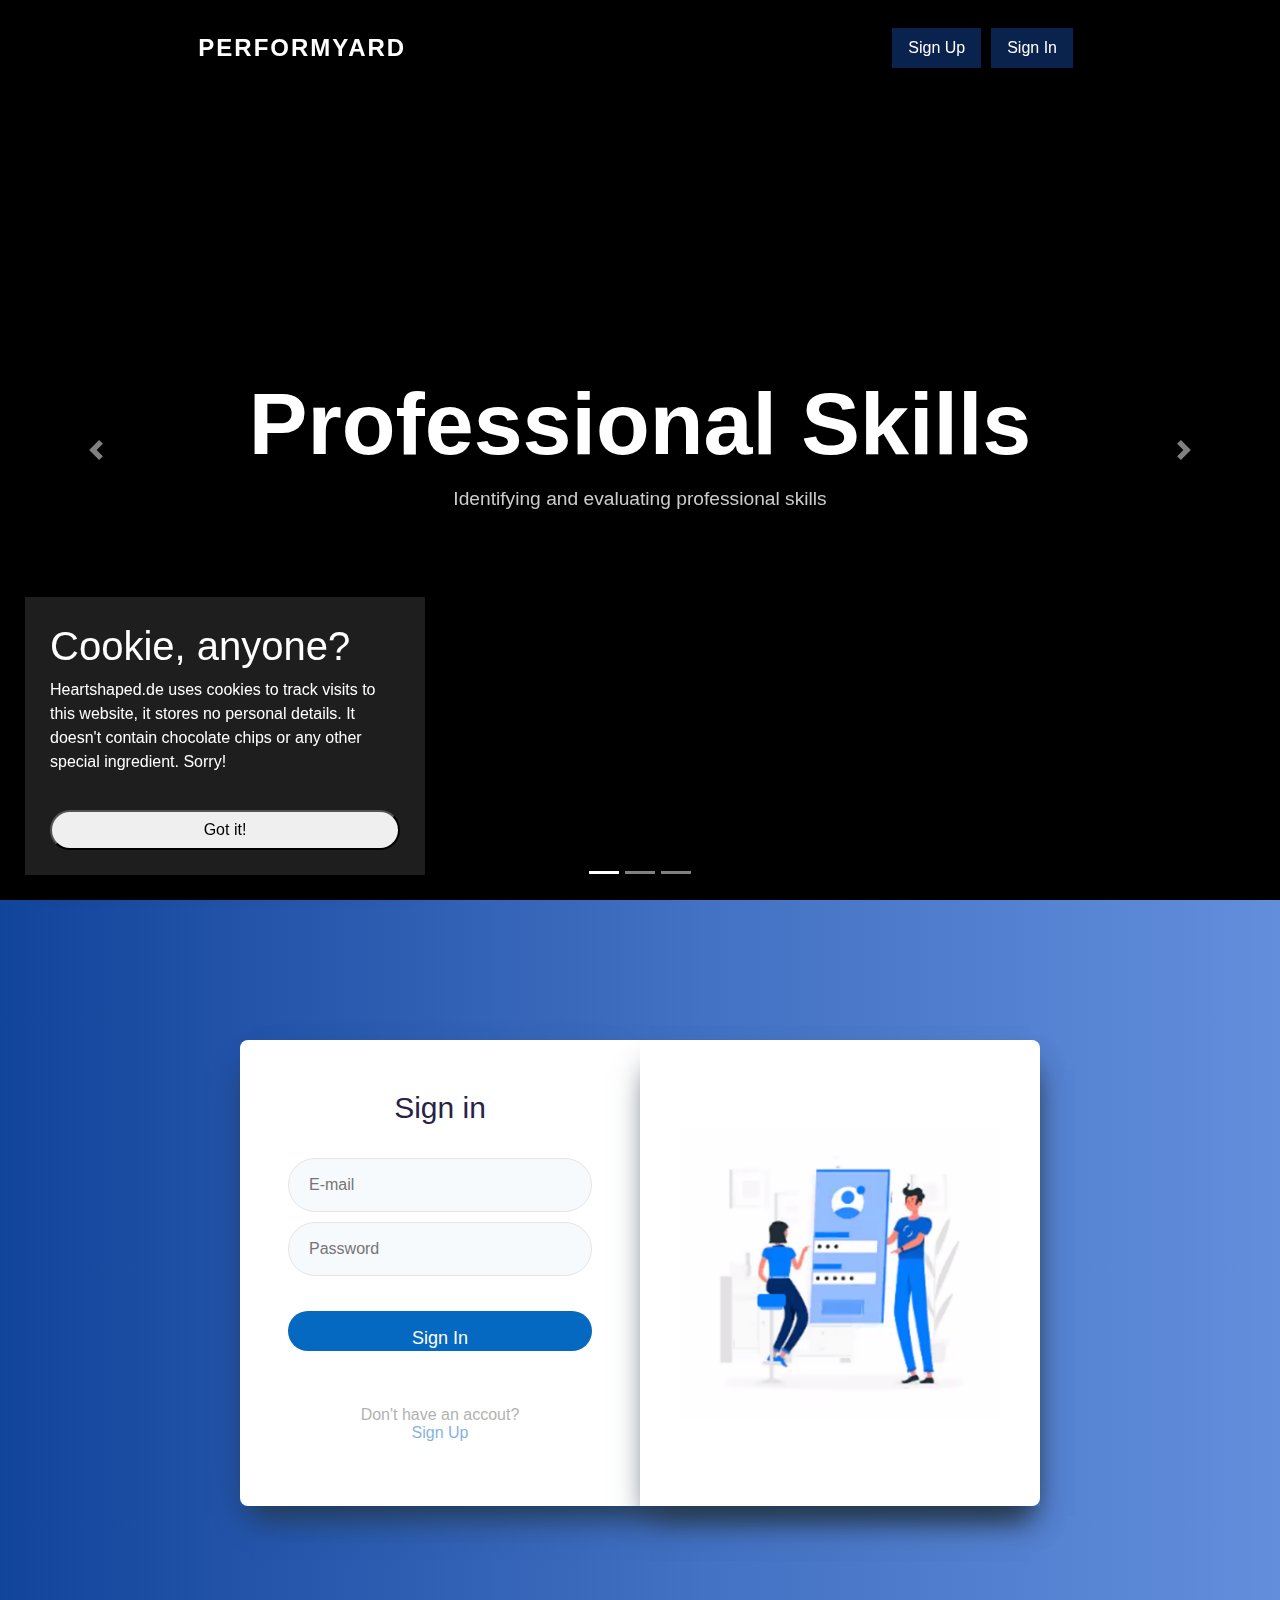
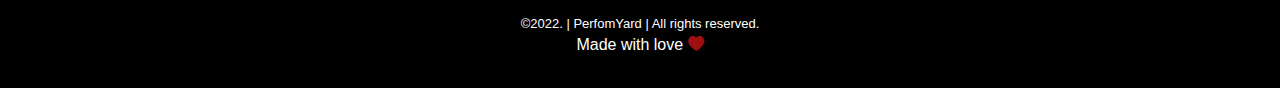
==== Source Code/index.html @ 456a721a "Evaluation_project" ====
<!DOCTYPE html>
<html>

<head>
	<meta charset="utf-8" />
	<title>Landing page</title>
	<!-- bootstrap cdn -->
	<link rel="stylesheet" type="text/css"
		href="https://stackpath.bootstrapcdn.com/bootstrap/4.4.1/css/bootstrap.min.css" />
	<!-- bootstrap icons cdn -->
	<link rel="stylesheet" href="https://cdn.jsdelivr.net/npm/bootstrap-icons@1.9.1/font/bootstrap-icons.css">
	<!-- style.css -->
	<link rel="stylesheet" type="text/css" href="style.css" />
	<script type="text/javascript" src="https://code.jquery.com/jquery-3.4.1.js"></script>
	<style>
		html {
			width: 100%;
			min-height: 100%;
		}

		body {
			background-color: rgb(240, 240, 240);
			display: relative;
			min-height: 100vh;
		}

		.cookie {
			width: 400px;
			padding: 25px;
			background-color: rgb(30, 30, 30);
			color: white;
			position: fixed;
			bottom: 25px;
			left: 25px;
			box-shadow: 0 10px 30px -10px rgba(0, 0, 0, 0.3);
			z-index: 999;
		}

		button {
			width: 100%;
			height: 40px;
			margin-top: 20px;
		}
	</style>
</head>

<body>
	<!-- nav bar / bootstrap -->
	<div class="navbar-landpage">
		<div class="row">
			<div class="col-md-12 navbar">
				<!-- to abdullah :link landing page here -->
				<a href="index.html" class="logo navbar-brand text-white offset-md-2">PerformYard</a>
				<ul class="nav">
					<!-- to abdullah : link here doaa page  -->
					<li class="nav-item active"><a href="sign_up.html" class="nav-link">Sign Up</a></li>
					<!-- to abdullah: link here my  sign in section ONLY ,hint: use " # "then the id of the form -->
					<li class="nav-item active"><a href="#LogIn" class="nav-link">Sign In</a></li>

				</ul>
			</div>
		</div>
		<!-- slider banner / bootstrap	 -->

		<div class="cookie">
			<h1>Cookie, anyone?</h1>
			<p>Heartshaped.de uses cookies to track visits to this website, it stores no personal details. It doesn't
				contain chocolate chips or any other special ingredient. Sorry!</p>
			<button onclick="setCookie()">Got it!</button>
		</div>

		<div id="carouselExampleIndicators" class="carousel slide" data-ride="carousel">
			<ol class="carousel-indicators">
				<li data-target="#carouselExampleIndicators" data-slide-to="0" class="active"></li>
				<li data-target="#carouselExampleIndicators" data-slide-to="1"></li>
				<li data-target="#carouselExampleIndicators" data-slide-to="2"></li>
			</ol>
			<div class="carousel-inner">
				<div class="carousel-item active">
					<div class="info">
						<h1>Professional Skills</h1>
						<p>Identifying and evaluating professional skills </p>
					</div>
				</div>
				<div class="carousel-item">
					<div class="info">
						<h1>Technical Skills</h1>
						<p>Evaluate technical competence and knowledge of employee work</p>
					</div>
				</div>
				<div class="carousel-item">
					<div class="info">
						<h1>Personal Skills</h1>
						<p> Evaluate personal qualities or characteristics</p>
					</div>
				</div>
			</div>
			<a class="carousel-control-prev" href="#carouselExampleIndicators" role="button" data-slide="prev">
				<span class="carousel-control-prev-icon" aria-hidden="true"></span>
				<span class="sr-only">Previous</span>
			</a>
			<a class="carousel-control-next" href="#carouselExampleIndicators" role="button" data-slide="next">
				<span class="carousel-control-next-icon" aria-hidden="true"></span>
				<span class="sr-only">Next</span>
			</a>
		</div>
	</div>

	<!-- form -->
	<div class="login-form" id="LogIn">

		<div class="login-container">
			<div class="main">
				<div class="content">
					<h2>Sign in</h2>

					<form onsubmit="return loginUser()" action="Evaluation Page.html">
						<input type="email" id="email" name="email" placeholder="E-mail">
						<input type="password" id="password" name="password" placeholder="Password">

						<button class="btn" name="submit" type="submit">Sign In</button>
					</form>
					<!-- to abdullah : link here doaa page  -->
					<p class="account"> Don't have an accout?<br><a href="sign_up.html">Sign Up</a></p>

				</div>
				<div class="form-img">
					<img src="../Documentation/img/sin.png" alt="">
				</div>
			</div>
		</div>
	</div>
	<!-- footer -->
	<footer>
		<div class="footer-copyright">
			<div class="footer-copyright-wrapper">
				<p class="footer-copyright-text">
					<!-- to abdullah : link here the full landing page  -->
					<a class="footer-copyright-link" href="index.html"> ©2022. | PerfomYard | All rights reserved.</a>
				<p>Made with love <i class="bi bi-heart-fill red"></i> <br>


				</p>
			</div>
		</div>
	</footer>


	<!-- bootstrap javascript cdn -->
	<script type="text/javascript"
		src="https://stackpath.bootstrapcdn.com/bootstrap/4.4.1/js/bootstrap.min.js"></script>
	<!-- log in storage -->
	<script>
		function loginUser() {
			let key = false;
			let uIndex = null;
			let formData = JSON.parse(localStorage.getItem('formData')) || [];

			formData.forEach((element, arrayIndex) => {
				if (element.mail == email.value) {
					key = true;
					uIndex = arrayIndex;
				}
			});

			if (key && formData[uIndex].pass == password.value) {


				sessionStorage.mail = formData[uIndex].mail;
				sessionStorage.pass = formData[uIndex].pass;
				sessionStorage.name = formData[uIndex].name;

				console.log("logged in successfuly ");

			} else if (key && formData[uIndex].pass !== password.value) {

				alert("Wrong password Please try again");
				return false;

			} else if (!key) {

				alert("Account not found Sign up please");
				return false;

			} else {
				console.log("hey!");
			}

		}
	</script>
	<script>
		function setCookie() {
			console.log('set browser cookie');
			document.querySelector('.cookie').style.display = 'none';
		}
	</script>
</body>

</html>
---- Source Code/style.css ----
*{
	margin: 0;
	padding: 0;
	box-sizing: border-box;
	font-family: 'Poppins',sans-serif;
}
/* nav bar */
.navbar{
position: absolute;
	top: 0;
	padding:25px 0;
  z-index: 9999;
}
.navbar .logo{
	font-size: 1.5em;
	text-transform: uppercase;
	font-weight: 750;
	letter-spacing: 2px;
}
.navbar ul.nav{
	margin-right: 15%;
}
.navbar ul.nav li.active,
.navbar ul.nav li:hover{
	background:rgba(17,68,155,0.5);
	color: white;
  margin-left: 10px;
  

}
.navbar ul.nav li a{
	color: #fff;
	font-size: 1em;
	font-weight: 500;
}
.navbar ul.nav li.active a,
.navbar ul.nav li:hover a{
	color: white;
  
}


/*slider*/
#carouselExampleIndicators{
	position: relative;
	height: 100vh;
	width: 100%;
}
#carouselExampleIndicators .carousel-inner{
	position: relative;
	height: 100%;
	width: 100%;
	background: #000;
}
#carouselExampleIndicators .carousel-inner:before{
	position: absolute;
	content: '';
	background: rgba(0, 0, 0, 0.45);
	top: 0;
	left: 0;
	height: 100%;
	width: 100%;
	z-index: 1;
}
#carouselExampleIndicators .carousel-inner .carousel-item{
	position: relative;
	height: 100%;
	width:100%;
	background: url('../Documentation/img/professianal.jpg');
	background-size: 100% 100%;
	background-position: center;
	background-attachment: cover;
}
#carouselExampleIndicators .carousel-inner .carousel-item:nth-child(2){
	background: url('../Documentation/img/technicall.jpg');
	background-size: 100% 100%;
	background-position: center;
	background-attachment: fixed;
}
#carouselExampleIndicators .carousel-inner .carousel-item:nth-child(3){
	background: url('../Documentation/img/personal1.jpg');
	background-size: 100% 100%;
	background-position: center;
	background-attachment: fixed;
}

#carouselExampleIndicators .carousel-inner .carousel-item .info{
	position: absolute;
	top: 50%;
	transform: translateY(-50%);
	height: auto;
	width: 100%;
	z-index: 1;
	text-align: center;
}
#carouselExampleIndicators .carousel-inner .carousel-item h1{
	height: auto;
	color: #fff;
	width: 100%;
	z-index: 1;
	text-align: center;
	font-size: 5.5em;
	font-weight: 750;
}
#carouselExampleIndicators .carousel-inner .carousel-item p{
	height: auto;
	color: #ccc;
	width: 100%;
	z-index: 1;
	text-align: center;
	font-size: 1.2em;
	font-weight: 500;
}

.login-form .logo {
  width: 50%;
  display: block;
}
.login-form {
  position: relative;
  
  background: rgb(17,68,155);
background: linear-gradient(90deg, rgba(17,68,155,1) 0%, rgba(67,113,195,1) 55%, rgba(98,142,220,1) 100%);
  padding: 40px;
  justify-content: center;
  display: grid;
  grid-template-rows: 1fr auto 1fr;
  align-items: center;
  height: 700px;

}
.login-container {
  max-width: 800px;
  margin: 0 auto;
  margin-top: 70px;
  
}

.login-form img {
  text-align: center;
  margin-left: auto;
  margin-right: auto;
  width: 100%;
}
.login-form h2 {
  font-size: 30px;
  line-height: 40px;
  margin-bottom: 5px;
  font-weight: 500px;
  color: #272346;
  text-align: center;
}

.login-form .main {
  position: relative;
  display: flex;
  margin: 30px 0;
  box-shadow: rgb(38 57 77) 0px 20px 30px -10px;
}
.login-form .content {
  flex-basis: 50%;
  padding: 3em 3em;
  background: #fff;
  box-shadow: 2px 9px 49px -17px rgba(0, 0, 0, 0.1);
  border-top-left-radius: 8px;
  border-bottom-left-radius: 8px;
}
.form-img {
  flex-basis: 50%;
  background: #ffffff;
  background-size: cover;
  padding: 40px;
  border-top-right-radius: 8px;
  border-bottom-right-radius: 8px;
  align-items: center;
  display: grid;
  box-shadow: rgb(38 57 77) 0px 20px 30px -10px;
}
.form-img img {
  max-width: 100%;
}

.account {
  color: #666;
  font-size: 16px;
  line-height: 18px;
  opacity: 0.5;
  text-align: center;
}
.btn,
button,
input {
  border-radius: 35px;
}

.btn:hover,
button:hover {
  transition: 0.5s ease;
}

a {
  text-decoration: none;
}

.login-form form {
  margin: 30px 0;
}

.login-form input {
  outline: none;
  margin-bottom: 10px;
  font-stretch: 19px;
  color: #999;
  text-align: left;
  padding: 14px 20px;
  width: 100%;
  display: inline-block;
  box-sizing: border-box;
  border: 1px solid #e5e5e5;
  background: #f7fafc;
  transition: 0.3s ease;
}

.login-form input:focus {
  background: transparent;
  border: 1px solid #0568c1;
}
button.btn {
  margin: 25px 0;
}
.login-form button {
  font-size: 18px;
  color: #fff;
  width: 100%;
  background: #0568c1;
  border: none;
  padding: 14px 15px;
  font-weight: 500;
  transition: 0.3s ease;
}

.login-form button:hover {
  background: #272346;

  color: #fff;
}

p.acount,
p.account a {
  text-align: center;
  padding: 20px;
  padding-bottom: 0;
  font-size: 16px;
  color: rgb(215, 212, 212);
}
p.account a {
  color: #0568c1;
}

p.account a:hover {
  text-decoration: underline;
}
/* footer */
.footer-copyright {
  background-color: black;
  color: #fff;
  padding: 15px 30px;
text-align: center;
}

.footer-copyright-wrapper {
  margin-left: auto;
  margin-right: auto;
  max-width: 1200px;
}

.footer-copyright-text {
color: #fff;
  font-size: 13px;
  font-weight: 400;
  line-height: 18px;
  margin-bottom: 0;
  margin-top: 0;
}

.footer-copyright-link {
  color: #fff;
  text-decoration: none;
}
.red {
  color: rgb(158, 16, 16);
}

/**Responsive sign in */

@media (max-width: 746px) {
  .login-form .content {
        flex-basis: 60%;
        padding: 4em 4em;
        background: #fff;
        box-shadow: 2px 9px 49px -17px rgb(0 0 0 / 10%);
        border-top-left-radius: 8px;
        border-bottom-left-radius: 8px;
  }
  .login-form .main {
        flex-direction: column;
  }
  .login-form .main {
        position: relative;
        display: flex;
        margin: 48px -38px;
        box-shadow: rgb(38 57 77) 0px 20px 30px -10px;
  }
  .login-form form {
        margin-top: 30px;
        margin-bottom: 10px;
  }
  .form-img {
        border-radius: 0;
        border-bottom-left-radius: 8px;
        border-bottom-right-radius: 8px;
        order: 2;
  }
  .content {
        order: 1;
        border-radius: 0;
        border-top-left-radius: 8px;
        border-top-right-radius: 8px;
  }
 
  button.btn {
        margin: 25px 0;
  }
  .form-img {
        flex-basis: 50%;
        background: #ffffff;
        background-size: cover;
        padding: 40px;
        border-top-right-radius: 8px;
        border-bottom-right-radius: 8px;
        align-items: center;
        display: none;
        box-shadow: rgb(38 57 77) 0px 20px 30px -10px;
  }
  .account {
        color: #666;
        font-size: 16px;
        line-height: 19px;
        opacity: 0.5;
        text-align: center;
  }
}
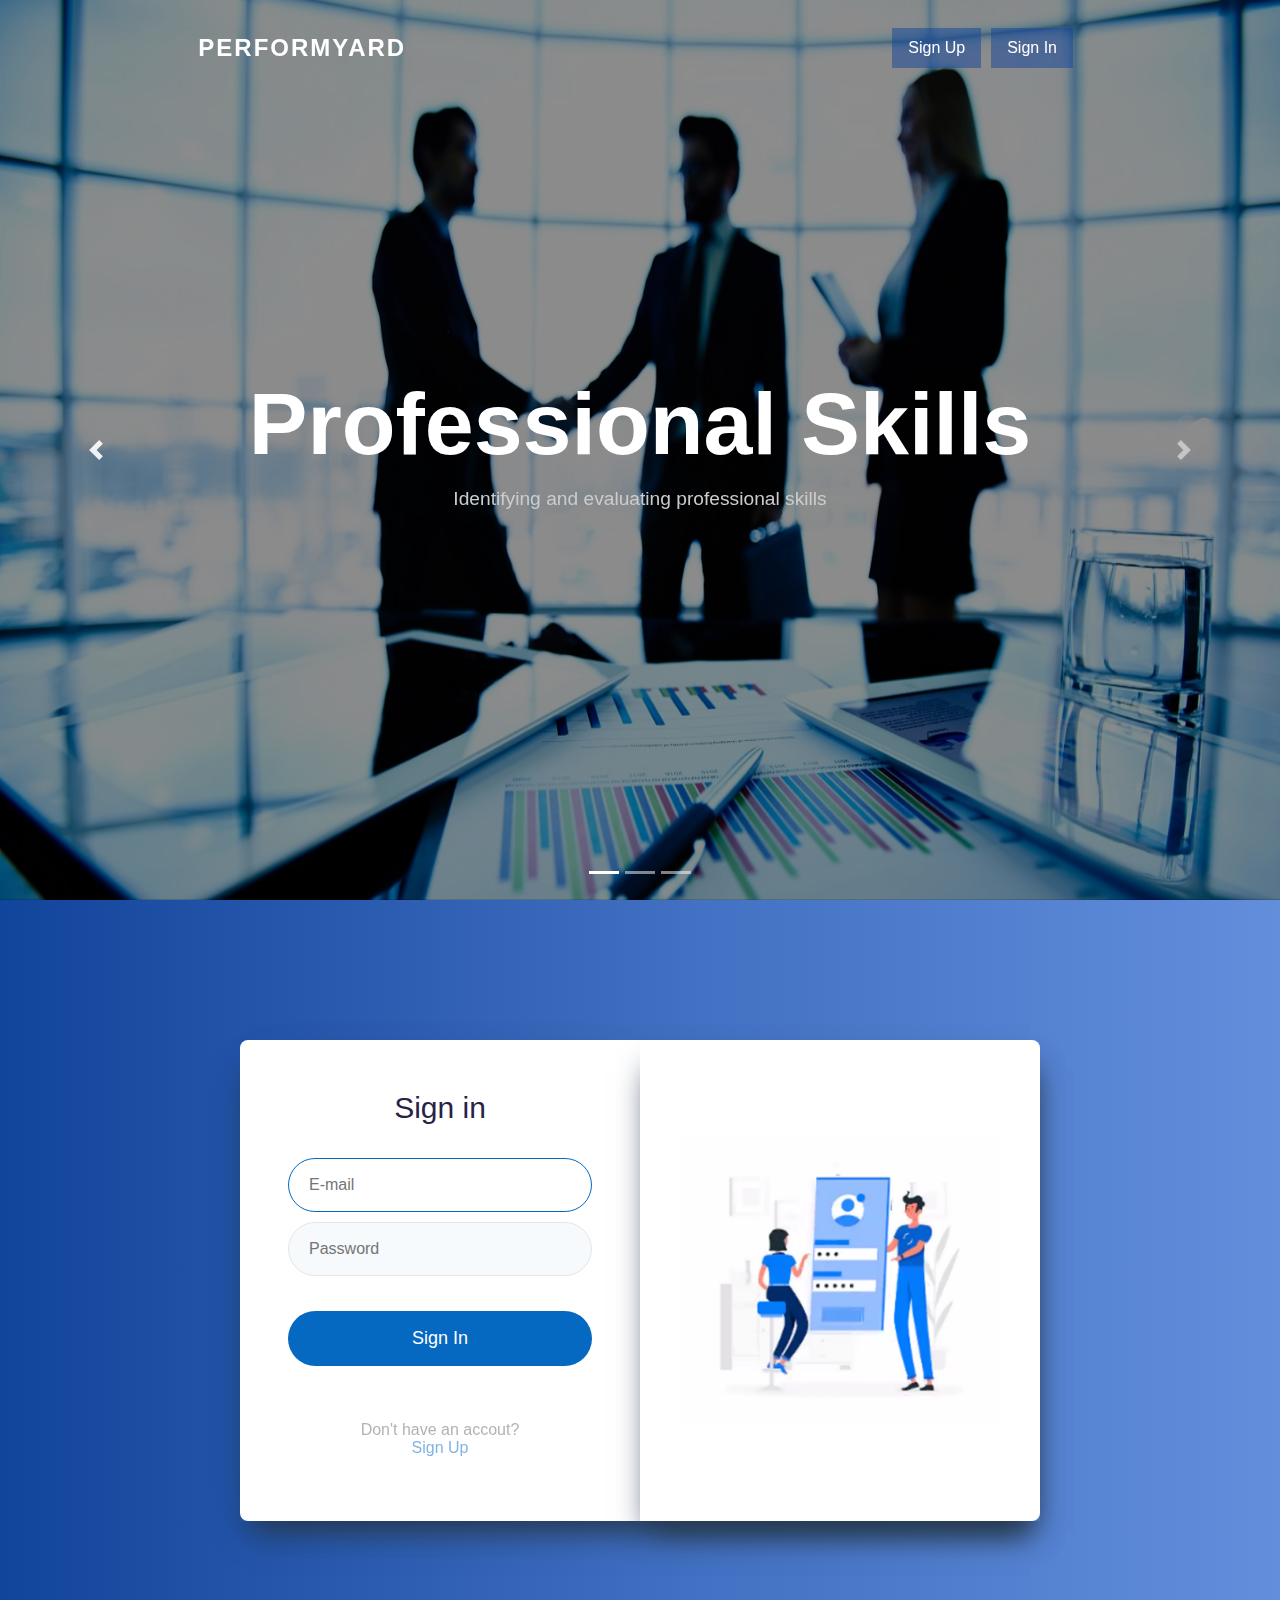
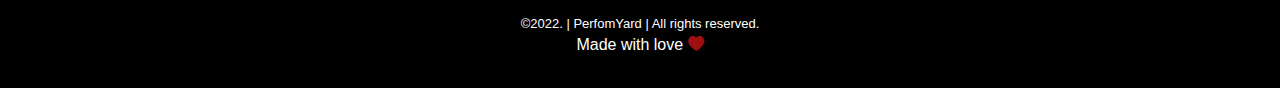
==== commit a93d7557: "Version 2 Evaluation Project" ====
--- a/Source Code/index.html
+++ b/Source Code/index.html
@@ -1,199 +1,121 @@
 <!DOCTYPE html>
 <html>
-
 <head>
-	<meta charset="utf-8" />
+	<meta charset="utf-8"/>
 	<title>Landing page</title>
 	<!-- bootstrap cdn -->
-	<link rel="stylesheet" type="text/css"
-		href="https://stackpath.bootstrapcdn.com/bootstrap/4.4.1/css/bootstrap.min.css" />
+	<link rel="stylesheet" type="text/css" href="https://stackpath.bootstrapcdn.com/bootstrap/4.4.1/css/bootstrap.min.css"/>
 	<!-- bootstrap icons cdn -->
 	<link rel="stylesheet" href="https://cdn.jsdelivr.net/npm/bootstrap-icons@1.9.1/font/bootstrap-icons.css">
 	<!-- style.css -->
-	<link rel="stylesheet" type="text/css" href="style.css" />
+	<link rel="stylesheet" type="text/css" href="./Styles/Landing Page.css"/>
 	<script type="text/javascript" src="https://code.jquery.com/jquery-3.4.1.js"></script>
-	<style>
-		html {
-			width: 100%;
-			min-height: 100%;
-		}
 
-		body {
-			background-color: rgb(240, 240, 240);
-			display: relative;
-			min-height: 100vh;
-		}
-
-		.cookie {
-			width: 400px;
-			padding: 25px;
-			background-color: rgb(30, 30, 30);
-			color: white;
-			position: fixed;
-			bottom: 25px;
-			left: 25px;
-			box-shadow: 0 10px 30px -10px rgba(0, 0, 0, 0.3);
-			z-index: 999;
-		}
-
-		button {
-			width: 100%;
-			height: 40px;
-			margin-top: 20px;
-		}
-	</style>
+	
 </head>
 
 <body>
-	<!-- nav bar / bootstrap -->
-	<div class="navbar-landpage">
-		<div class="row">
-			<div class="col-md-12 navbar">
-				<!-- to abdullah :link landing page here -->
-				<a href="index.html" class="logo navbar-brand text-white offset-md-2">PerformYard</a>
-				<ul class="nav">
-					<!-- to abdullah : link here doaa page  -->
-					<li class="nav-item active"><a href="sign_up.html" class="nav-link">Sign Up</a></li>
-					<!-- to abdullah: link here my  sign in section ONLY ,hint: use " # "then the id of the form -->
-					<li class="nav-item active"><a href="#LogIn" class="nav-link">Sign In</a></li>
-
-				</ul>
+	<body>
+		<!-- nav bar / bootstrap -->
+		<div class="navbar-landpage">
+			<div class="row">
+				<div class="col-md-12 navbar">
+					<!-- to abdullah :link landing page here -->
+					<a href="index.html" class="logo navbar-brand text-white offset-md-2">PerformYard</a>
+					<ul class="nav">
+						<!-- to abdullah : link here doaa page  -->
+						<li class="nav-item active"><a href="sign_up.html" class="nav-link">Sign Up</a></li>
+						<!-- to abdullah: link here my  sign in section ONLY ,hint: use " # "then the id of the form -->
+						<li class="nav-item active"><a href="#LogIn" class="nav-link">Sign In</a></li>
+	
+					</ul>
+				</div>
+			</div>
+			<!-- slider banner / bootstrap	 -->
+	
+			<div id="carouselExampleIndicators" class="carousel slide" data-ride="carousel">
+				<ol class="carousel-indicators">
+					<li data-target="#carouselExampleIndicators" data-slide-to="0" class="active"></li>
+					<li data-target="#carouselExampleIndicators" data-slide-to="1"></li>
+					<li data-target="#carouselExampleIndicators" data-slide-to="2"></li>
+				</ol>
+				<div class="carousel-inner">
+					<div class="carousel-item active">
+						<div class="info">
+							<h1>Professional Skills</h1>
+							<p>Identifying and evaluating professional skills </p>
+						</div>
+					</div>
+					<div class="carousel-item">
+						<div class="info">
+							<h1>Technical Skills</h1>
+							<p>Evaluate technical competence and knowledge of employee work</p>
+						</div>
+					</div>
+					<div class="carousel-item">
+						<div class="info">
+							<h1>Personal Skills</h1>
+							<p> Evaluate personal qualities or characteristics</p>
+						</div>
+					</div>
+				</div>
+				<a class="carousel-control-prev" href="#carouselExampleIndicators" role="button" data-slide="prev">
+					<span class="carousel-control-prev-icon" aria-hidden="true"></span>
+					<span class="sr-only">Previous</span>
+				</a>
+				<a class="carousel-control-next" href="#carouselExampleIndicators" role="button" data-slide="next">
+					<span class="carousel-control-next-icon" aria-hidden="true"></span>
+					<span class="sr-only">Next</span>
+				</a>
 			</div>
 		</div>
-		<!-- slider banner / bootstrap	 -->
-
-		<div class="cookie">
-			<h1>Cookie, anyone?</h1>
-			<p>Heartshaped.de uses cookies to track visits to this website, it stores no personal details. It doesn't
-				contain chocolate chips or any other special ingredient. Sorry!</p>
-			<button onclick="setCookie()">Got it!</button>
-		</div>
-
-		<div id="carouselExampleIndicators" class="carousel slide" data-ride="carousel">
-			<ol class="carousel-indicators">
-				<li data-target="#carouselExampleIndicators" data-slide-to="0" class="active"></li>
-				<li data-target="#carouselExampleIndicators" data-slide-to="1"></li>
-				<li data-target="#carouselExampleIndicators" data-slide-to="2"></li>
-			</ol>
-			<div class="carousel-inner">
-				<div class="carousel-item active">
-					<div class="info">
-						<h1>Professional Skills</h1>
-						<p>Identifying and evaluating professional skills </p>
+	
+		<!-- form -->
+		<div class="login-form" id="LogIn">
+	
+			<div class="login-container">
+				<div class="main">
+					<div class="content">
+						<h2>Sign in</h2>
+	
+						<form  onsubmit="return loginUser()" action="Evaluation Page.html" novalidate>
+							<input type="email" id="email" name="email" placeholder="E-mail" required autofocus="" >
+							<div id="email_err" style="color: red"></div>
+							<input type="password" id="password" name="password" placeholder="Password"  required autofocus="" >
+							<div id="pass_err" style="color: red"></div>
+							<button class="btn" name="submit" type="submit">Sign In</button>
+					  </form>
+						<!-- to abdullah : link here doaa page  -->
+						<p class="account"> Don't have an accout?<br><a href="sign_up.html">Sign Up</a></p>
+	
 					</div>
-				</div>
-				<div class="carousel-item">
-					<div class="info">
-						<h1>Technical Skills</h1>
-						<p>Evaluate technical competence and knowledge of employee work</p>
-					</div>
-				</div>
-				<div class="carousel-item">
-					<div class="info">
-						<h1>Personal Skills</h1>
-						<p> Evaluate personal qualities or characteristics</p>
+					<div class="form-img">
+						<img src="./img/sin.png" alt="">
 					</div>
 				</div>
 			</div>
-			<a class="carousel-control-prev" href="#carouselExampleIndicators" role="button" data-slide="prev">
-				<span class="carousel-control-prev-icon" aria-hidden="true"></span>
-				<span class="sr-only">Previous</span>
-			</a>
-			<a class="carousel-control-next" href="#carouselExampleIndicators" role="button" data-slide="next">
-				<span class="carousel-control-next-icon" aria-hidden="true"></span>
-				<span class="sr-only">Next</span>
-			</a>
 		</div>
-	</div>
-
-	<!-- form -->
-	<div class="login-form" id="LogIn">
-
-		<div class="login-container">
-			<div class="main">
-				<div class="content">
-					<h2>Sign in</h2>
-
-					<form onsubmit="return loginUser()" action="Evaluation Page.html">
-						<input type="email" id="email" name="email" placeholder="E-mail">
-						<input type="password" id="password" name="password" placeholder="Password">
-
-						<button class="btn" name="submit" type="submit">Sign In</button>
-					</form>
-					<!-- to abdullah : link here doaa page  -->
-					<p class="account"> Don't have an accout?<br><a href="sign_up.html">Sign Up</a></p>
-
-				</div>
-				<div class="form-img">
-					<img src="../Documentation/img/sin.png" alt="">
+		<!-- footer -->
+		<footer>
+			<div class="footer-copyright">
+				<div class="footer-copyright-wrapper">
+					<p class="footer-copyright-text">
+						<!-- to abdullah : link here the full landing page  -->
+						<a class="footer-copyright-link" href="index.html"> ©2022. | PerfomYard | All rights reserved.</a>
+					<p>Made with love <i class="bi bi-heart-fill red"></i> <br>
+	
+	
+					</p>
 				</div>
 			</div>
-		</div>
-	</div>
-	<!-- footer -->
-	<footer>
-		<div class="footer-copyright">
-			<div class="footer-copyright-wrapper">
-				<p class="footer-copyright-text">
-					<!-- to abdullah : link here the full landing page  -->
-					<a class="footer-copyright-link" href="index.html"> ©2022. | PerfomYard | All rights reserved.</a>
-				<p>Made with love <i class="bi bi-heart-fill red"></i> <br>
+		</footer>
+	
 
+	
+	<!-- bootstrap javascript cdn -->
+	<script type="text/javascript" src="https://stackpath.bootstrapcdn.com/bootstrap/4.4.1/js/bootstrap.min.js"></script>
+	<!-- log in storage -->
+	<script src="./Js Script/ScriptAll.js"></script>
 
-				</p>
-			</div>
-		</div>
-	</footer>
-
-
-	<!-- bootstrap javascript cdn -->
-	<script type="text/javascript"
-		src="https://stackpath.bootstrapcdn.com/bootstrap/4.4.1/js/bootstrap.min.js"></script>
-	<!-- log in storage -->
-	<script>
-		function loginUser() {
-			let key = false;
-			let uIndex = null;
-			let formData = JSON.parse(localStorage.getItem('formData')) || [];
-
-			formData.forEach((element, arrayIndex) => {
-				if (element.mail == email.value) {
-					key = true;
-					uIndex = arrayIndex;
-				}
-			});
-
-			if (key && formData[uIndex].pass == password.value) {
-
-
-				sessionStorage.mail = formData[uIndex].mail;
-				sessionStorage.pass = formData[uIndex].pass;
-				sessionStorage.name = formData[uIndex].name;
-
-				console.log("logged in successfuly ");
-
-			} else if (key && formData[uIndex].pass !== password.value) {
-
-				alert("Wrong password Please try again");
-				return false;
-
-			} else if (!key) {
-
-				alert("Account not found Sign up please");
-				return false;
-
-			} else {
-				console.log("hey!");
-			}
-
-		}
-	</script>
-	<script>
-		function setCookie() {
-			console.log('set browser cookie');
-			document.querySelector('.cookie').style.display = 'none';
-		}
-	</script>
 </body>
-
 </html>--- a/Source Code/Styles/Landing Page.css
+++ b/Source Code/Styles/Landing Page.css
@@ -0,0 +1,354 @@
+
+
+*{
+	margin: 0;
+	padding: 0;
+	box-sizing: border-box;
+	font-family: 'Poppins',sans-serif;
+}
+/* nav bar */
+.navbar{
+position: absolute;
+	top: 0;
+	padding:25px 0;
+  z-index: 9999;
+}
+.navbar .logo{
+	font-size: 1.5em;
+	text-transform: uppercase;
+	font-weight: 750;
+	letter-spacing: 2px;
+}
+.navbar ul.nav{
+	margin-right: 15%;
+}
+.navbar ul.nav li.active,
+.navbar ul.nav li:hover{
+	background:rgba(17,68,155,0.5);
+	color: white;
+  margin-left: 10px;
+  
+
+}
+.navbar ul.nav li a{
+	color: #fff;
+	font-size: 1em;
+	font-weight: 500;
+}
+.navbar ul.nav li.active a,
+.navbar ul.nav li:hover a{
+	color: white;
+  
+}
+
+
+/*slider*/
+#carouselExampleIndicators{
+	position: relative;
+	height: 100vh;
+	width: 100%;
+}
+#carouselExampleIndicators .carousel-inner{
+	position: relative;
+	height: 100%;
+	width: 100%;
+	background: #000;
+}
+#carouselExampleIndicators .carousel-inner:before{
+	position: absolute;
+	content: '';
+	background: rgba(0, 0, 0, 0.45);
+	top: 0;
+	left: 0;
+	height: 100%;
+	width: 100%;
+	z-index: 1;
+}
+#carouselExampleIndicators .carousel-inner .carousel-item{
+	position: relative;
+	height: 100%;
+	width:100%;
+	background: url('../img/professianal.jpg');
+	background-size: 100% 100%;
+	background-position: center;
+	background-attachment: cover;
+}
+#carouselExampleIndicators .carousel-inner .carousel-item:nth-child(2){
+	background: url('../img/technicall.jpg');
+	background-size: 100% 100%;
+	background-position: center;
+	background-attachment: fixed;
+}
+#carouselExampleIndicators .carousel-inner .carousel-item:nth-child(3){
+	background: url('../img/personal1.jpg');
+	background-size: 100% 100%;
+	background-position: center;
+	background-attachment: fixed;
+}
+
+#carouselExampleIndicators .carousel-inner .carousel-item .info{
+	position: absolute;
+	top: 50%;
+	transform: translateY(-50%);
+	height: auto;
+	width: 100%;
+	z-index: 1;
+	text-align: center;
+}
+#carouselExampleIndicators .carousel-inner .carousel-item h1{
+	height: auto;
+	color: #fff;
+	width: 100%;
+	z-index: 1;
+	text-align: center;
+	font-size: 5.5em;
+	font-weight: 750;
+}
+#carouselExampleIndicators .carousel-inner .carousel-item p{
+	height: auto;
+	color: #ccc;
+	width: 100%;
+	z-index: 1;
+	text-align: center;
+	font-size: 1.2em;
+	font-weight: 500;
+}
+
+.login-form .logo {
+  width: 50%;
+  display: block;
+}
+.login-form {
+  position: relative;
+  
+  background: rgb(17,68,155);
+background: linear-gradient(90deg, rgba(17,68,155,1) 0%, rgba(67,113,195,1) 55%, rgba(98,142,220,1) 100%);
+  padding: 40px;
+  justify-content: center;
+  display: grid;
+  grid-template-rows: 1fr auto 1fr;
+  align-items: center;
+  height: 700px;
+
+}
+.login-container {
+  max-width: 800px;
+  margin: 0 auto;
+  margin-top: 70px;
+  
+}
+
+.login-form img {
+  text-align: center;
+  margin-left: auto;
+  margin-right: auto;
+  width: 100%;
+}
+.login-form h2 {
+  font-size: 30px;
+  line-height: 40px;
+  margin-bottom: 5px;
+  font-weight: 500px;
+  color: #272346;
+  text-align: center;
+}
+
+.login-form .main {
+  position: relative;
+  display: flex;
+  margin: 30px 0;
+  box-shadow: rgb(38 57 77) 0px 20px 30px -10px;
+}
+.login-form .content {
+  flex-basis: 50%;
+  padding: 3em 3em;
+  background: #fff;
+  box-shadow: 2px 9px 49px -17px rgba(0, 0, 0, 0.1);
+  border-top-left-radius: 8px;
+  border-bottom-left-radius: 8px;
+}
+.form-img {
+  flex-basis: 50%;
+  background: #ffffff;
+  background-size: cover;
+  padding: 40px;
+  border-top-right-radius: 8px;
+  border-bottom-right-radius: 8px;
+  align-items: center;
+  display: grid;
+  box-shadow: rgb(38 57 77) 0px 20px 30px -10px;
+}
+.form-img img {
+  max-width: 100%;
+}
+
+.account {
+  color: #666;
+  font-size: 16px;
+  line-height: 18px;
+  opacity: 0.5;
+  text-align: center;
+}
+.btn,
+button,
+input {
+  border-radius: 35px;
+}
+
+.btn:hover,
+button:hover {
+  transition: 0.5s ease;
+}
+
+a {
+  text-decoration: none;
+}
+
+.login-form form {
+  margin: 30px 0;
+}
+
+.login-form input {
+  outline: none;
+  margin-bottom: 10px;
+  font-stretch: 19px;
+  color: #999;
+  text-align: left;
+  padding: 14px 20px;
+  width: 100%;
+  display: inline-block;
+  box-sizing: border-box;
+  border: 1px solid #e5e5e5;
+  background: #f7fafc;
+  transition: 0.3s ease;
+}
+
+.login-form input:focus {
+  background: transparent;
+  border: 1px solid #0568c1;
+}
+button.btn {
+  margin: 25px 0;
+}
+.login-form button {
+  font-size: 18px;
+  color: #fff;
+  width: 100%;
+  background: #0568c1;
+  border: none;
+  padding: 14px 15px;
+  font-weight: 500;
+  transition: 0.3s ease;
+}
+
+.login-form button:hover {
+  background: #272346;
+
+  color: #fff;
+}
+
+p.acount,
+p.account a {
+  text-align: center;
+  padding: 20px;
+  padding-bottom: 0;
+  font-size: 16px;
+  color: rgb(215, 212, 212);
+}
+p.account a {
+  color: #0568c1;
+}
+
+p.account a:hover {
+  text-decoration: underline;
+}
+/* footer */
+.footer-copyright {
+  background-color: black;
+  color: #fff;
+  padding: 15px 30px;
+text-align: center;
+}
+
+.footer-copyright-wrapper {
+  margin-left: auto;
+  margin-right: auto;
+  max-width: 1200px;
+}
+
+.footer-copyright-text {
+color: #fff;
+  font-size: 13px;
+  font-weight: 400;
+  line-height: 18px;
+  margin-bottom: 0;
+  margin-top: 0;
+}
+
+.footer-copyright-link {
+  color: #fff;
+  text-decoration: none;
+}
+.red {
+  color: rgb(158, 16, 16);
+}
+
+/**Responsive sign in */
+
+@media (max-width: 746px) {
+  .login-form .content {
+        flex-basis: 60%;
+        padding: 4em 4em;
+        background: #fff;
+        box-shadow: 2px 9px 49px -17px rgb(0 0 0 / 10%);
+        border-top-left-radius: 8px;
+        border-bottom-left-radius: 8px;
+  }
+  .login-form .main {
+        flex-direction: column;
+  }
+  .login-form .main {
+        position: relative;
+        display: flex;
+        margin: 48px -38px;
+        box-shadow: rgb(38 57 77) 0px 20px 30px -10px;
+  }
+  .login-form form {
+        margin-top: 30px;
+        margin-bottom: 10px;
+  }
+  .form-img {
+        border-radius: 0;
+        border-bottom-left-radius: 8px;
+        border-bottom-right-radius: 8px;
+        order: 2;
+  }
+  .content {
+        order: 1;
+        border-radius: 0;
+        border-top-left-radius: 8px;
+        border-top-right-radius: 8px;
+  }
+ 
+  button.btn {
+        margin: 25px 0;
+  }
+  .form-img {
+        flex-basis: 50%;
+        background: #ffffff;
+        background-size: cover;
+        padding: 40px;
+        border-top-right-radius: 8px;
+        border-bottom-right-radius: 8px;
+        align-items: center;
+        display: none;
+        box-shadow: rgb(38 57 77) 0px 20px 30px -10px;
+  }
+  .account {
+        color: #666;
+        font-size: 16px;
+        line-height: 19px;
+        opacity: 0.5;
+        text-align: center;
+  }
+}
